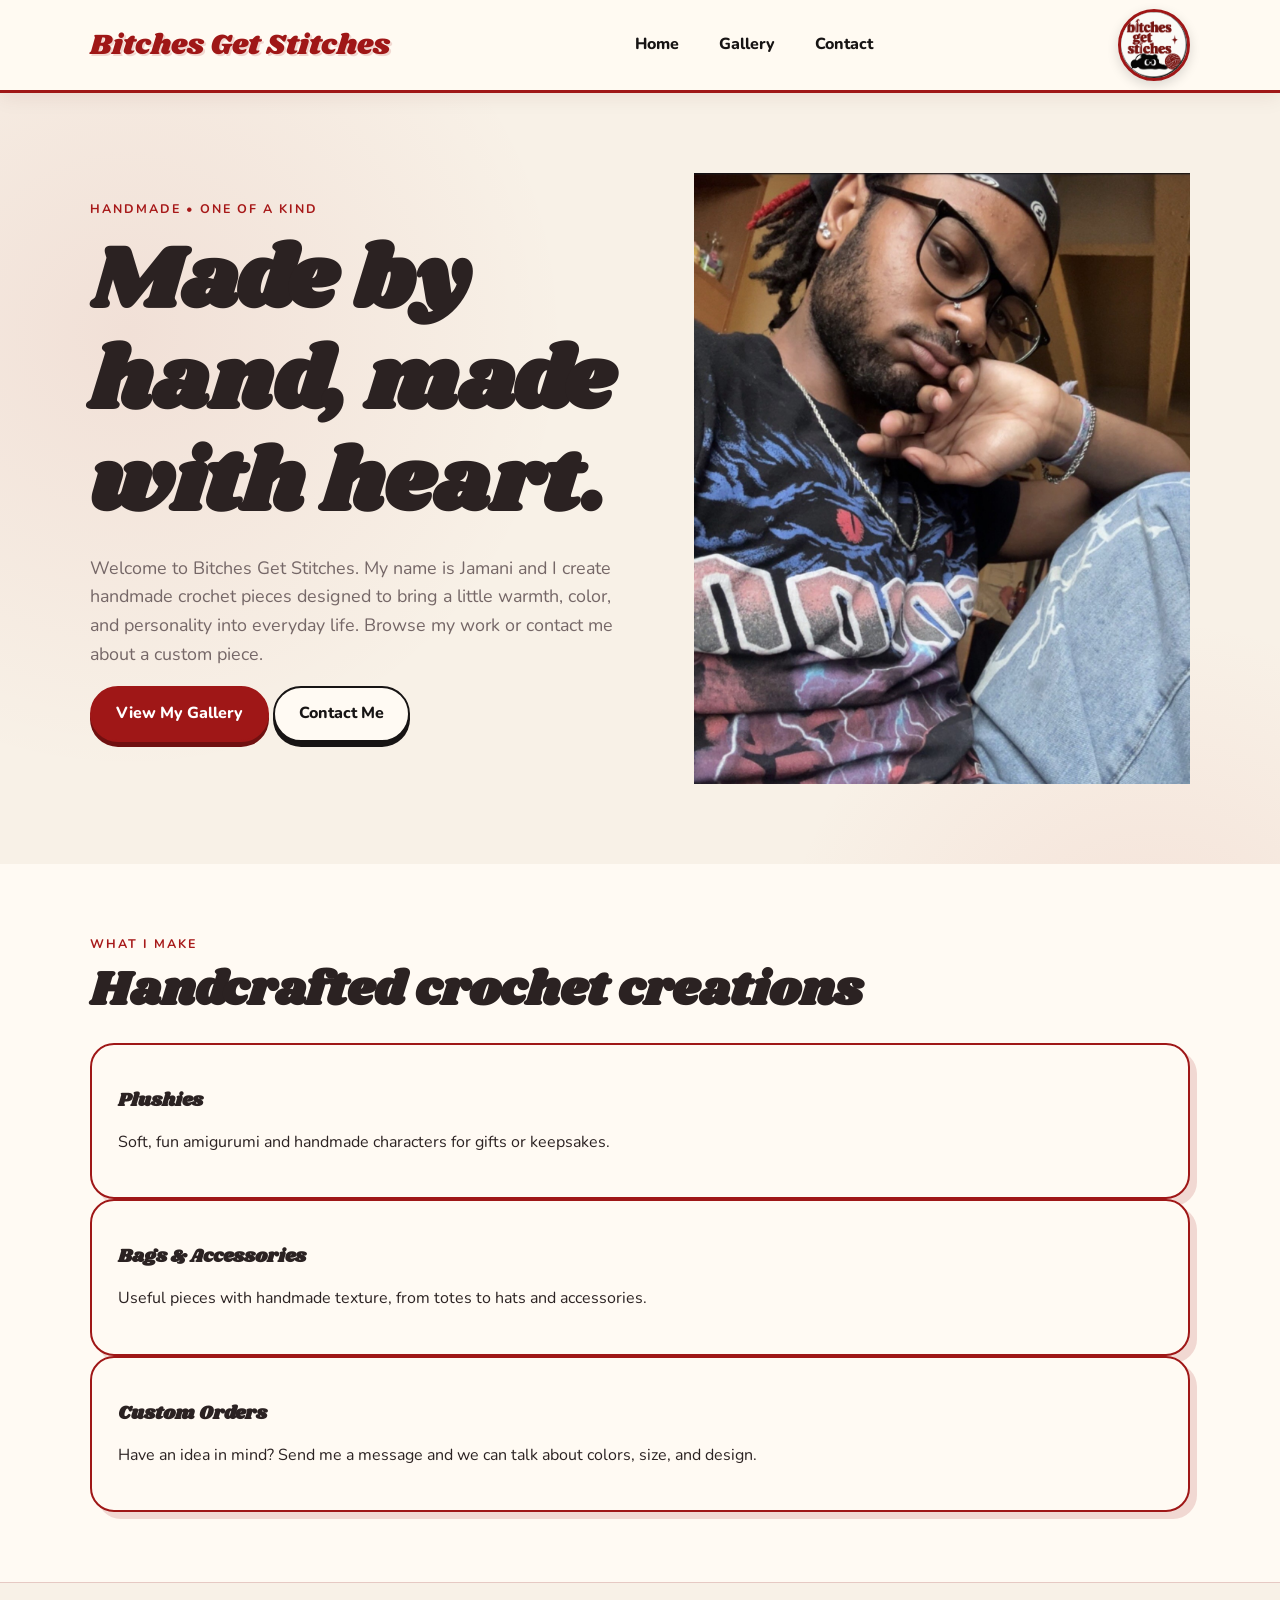
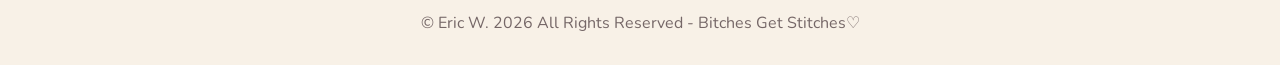
==== index.html @ 42c3a8f0 "Add files via upload" ====
<!doctype html><html lang="en"><head><meta charset="utf-8"><meta name="viewport" content="width=device-width,initial-scale=1">
<title>Bitches Get Stitches | Handmade Crochet</title><link rel="stylesheet" href="Stylesheet/styles.css"></head><body>
<link rel="preconnect" href="https://fonts.googleapis.com">
<link rel="preconnect" href="https://fonts.gstatic.com" crossorigin>
<link href="https://fonts.googleapis.com/css2?family=Nunito:wght@400;600;700;800&family=Shrikhand&display=swap" rel="stylesheet">
<header><div class="container nav">
<a class="brand" href="index.html">Bitches Get Stitches</a>
<nav><a href="index.html">Home</a><a href="gallery.html">Gallery</a><a href="contact.html">Contact</a></nav>
<img src="image/log.jpeg" alt="Bitches Get Stitches" class="header-logo">
</div></header>

<main>
<section class="hero"><div class="container hero-grid">
<div><div class="eyebrow">Handmade • One of a kind</div><h1>Made by hand, made with heart.</h1>
<p class="lead">Welcome to Bitches Get Stitches. My name is Jamani and I create handmade crochet pieces designed to bring a little warmth, color, and personality into everyday life. Browse my work or contact me about a custom piece.</p>
<p><a class="btn" href="gallery.html">View My Gallery</a> <a class="btn secondary" href="contact.html">Contact Me</a></p></div>
<img src="image/mani.jpeg" alt="Jamani" class="hero-photo">
</div></section>
<section class="section alt"><div class="container"><div class="eyebrow">What I make</div><h2>Handcrafted crochet creations</h2>
<div class="cards">
<div class="card"><div class="icon"></div><h3>Plushies</h3><p>Soft, fun amigurumi and handmade characters for gifts or keepsakes.</p></div>
<div class="card"><div class="icon"></div><h3>Bags & Accessories</h3><p>Useful pieces with handmade texture, from totes to hats and accessories.</p></div>
<div class="card"><div class="icon"></div><h3>Custom Orders</h3><p>Have an idea in mind? Send me a message and we can talk about colors, size, and design.</p></div>
</div></div></section>
</main><footer><div class="container">© Eric W. 2026 All Rights Reserved - Bitches Get Stitches♡  </div></footer></body></html>
---- Stylesheet/styles.css ----
:root {
 
  --color-cream: #f8f1e7;
  --color-paper: #fffaf3;

  --color-red: #9f1717;
  --color-red-dark: #701010;
  --color-red-light: #d96b62;

  --color-black: #171414;
  --color-text: #2b2222;
  --color-muted: #756767;
  --color-border: #e6c9c3;

 
  --color-sage: #b94b43;
  --color-sage-dark: #701010;
  --color-clay: #a71919;

 --font-body: "Nunito", sans-serif;
--font-heading: "Shrikhand", cursive;

  --container-width: 1100px;
  --border-radius: 24px;
}





/* =========================================================
   2. RESET & BASE STYLES
   ========================================================= */

* {
  box-sizing: border-box;
}

html {
  scroll-behavior: smooth;
}

body {
  margin: 0;
  color: var(--color-text);
  font-family: var(--font-body);
  line-height: 1.6;

  background:
    radial-gradient(circle at 10% 20%, rgba(159, 23, 23, 0.08), transparent 25%),
    radial-gradient(circle at 90% 60%, rgba(217, 107, 98, 0.12), transparent 25%),
    #f8f1e7;
}

a {
  color: inherit;
}

img {
  display: block;
  max-width: 100%;
}


/* =========================================================
   3. LAYOUT HELPERS
   ========================================================= */

.container {
  width: min(var(--container-width), 90%);
  margin: 0 auto;
}

.section {
  padding: 70px 0;
}

.section.alt {
  background: var(--color-paper);
}

.page-head {
  padding: 65px 0 35px;
  text-align: center;
}


/* =========================================================
   4. TYPOGRAPHY
   ========================================================= */

h1,
h2,
h3 {
  font-family: var(--font-heading);
  line-height: 1.15;
}

h1 {
  margin: 0.15em 0;
  font-size: clamp(2.8rem, 7vw, 5.5rem);
}

h2 {
  margin: 0.2em 0 0.5em;
  font-size: clamp(2rem, 4vw, 3rem);
}

.lead {
  max-width: 620px;
  color: var(--color-muted);
  font-size: 1.12rem;
}

.eyebrow {
  color: var(--color-clay);
  font-size: 0.78rem;
  font-weight: bold;
  letter-spacing: 0.16em;
  text-transform: uppercase;
}

.note {
  color: var(--color-muted);
  font-size: 0.9rem;
}



/* =========================================================
   5. HEADER & NAVIGATION
   ========================================================= */

header {
  position: sticky;
  top: 0;
  z-index: 10;

  background: rgba(255, 250, 243, 0.96);

  border-bottom: 3px solid var(--color-red);

  box-shadow:
    0 4px 20px rgba(80, 20, 20, 0.08);
}


/* HEADER LAYOUT */

.nav {
  display: flex;
  min-height: 90px;

  align-items: center;
  justify-content: space-between;

  gap: 24px;
}


/* BUSINESS NAME */

.brand {
  display: flex;
  align-items: center;

  color: var(--color-red);

  font-family: "Shrikhand", cursive;
  font-size: 1.8rem;

  text-decoration: none;

  line-height: 1;

  text-shadow:
    2px 2px 0 rgba(159, 23, 23, 0.15);
}


/* NAVIGATION */

nav {
  display: flex;
  align-items: center;

  gap: 10px;
}


nav a {
  display: inline-block;

  padding: 9px 15px;

  color: var(--color-black);

  font-family: "Nunito", sans-serif;
  font-size: 1rem;
  font-weight: 800;

  text-decoration: none;

  border-radius: 999px;

  transition:
    background 0.2s ease,
    color 0.2s ease,
    transform 0.2s ease;
}


nav a:hover {
  background: var(--color-red);

  color: white;

  transform: translateY(-2px);
}


/* LOGO */

.header-logo {
  width: 72px;
  height: 72px;

  object-fit: cover;

  border: 3px solid var(--color-red);
  border-radius: 50%;

  box-shadow:
    0 4px 12px rgba(0, 0, 0, 0.15);
}

/* =========================================================
   6. BUTTONS
   ========================================================= */

.btn {
  display: inline-block;
  padding: 13px 24px;

  background: var(--color-red);
  border: 2px solid var(--color-red);
  border-radius: 999px;

  color: white;
  cursor: pointer;
  font-weight: 800;
  text-decoration: none;

  box-shadow: 0 5px 0 var(--color-red-dark);
  transition: 0.2s ease;
}

.btn:hover {
  background: var(--color-red-dark);
  transform: translateY(-2px);
}

.btn.secondary {
  background: var(--color-paper);
  border: 2px solid var(--color-black);
  color: var(--color-black);
  box-shadow: 0 5px 0 var(--color-black);
}

.btn.secondary:hover {
  background: var(--color-black);
  color: white;
}


/* =========================================================
   7. HOME / HERO
   ========================================================= */

.hero {
  padding: 80px 0;
}

.hero-grid {
  display: grid;
  grid-template-columns: 1.05fr 0.95fr;
  align-items: center;
  gap: 55px;
}

.hero-art {
  display: grid;
  min-height: 480px;
  place-items: center;
  padding: 40px;

  background:
    radial-gradient(circle at 18% 20%, #b52020 0 10%, transparent 11%),
    radial-gradient(circle at 82% 30%, #e29a91 0 14%, transparent 15%),
    radial-gradient(circle at 30% 82%, #171414 0 9%, transparent 10%),
    radial-gradient(circle at 75% 75%, #c94b42 0 13%, transparent 14%),
    #fff5eb;

  border: 3px solid var(--color-red);
  border-radius: 36px;
  box-shadow: 10px 10px 0 var(--color-black);
}


/* =========================================================
   8. CONTENT SECTIONS & CARDS
   ========================================================= */
.card {
  padding: 26px;

  background: var(--color-paper);
  border: 2px solid var(--color-red);
  border-radius: var(--border-radius);

  box-shadow: 7px 7px 0 rgba(159, 23, 23, 0.15);

  transition: 0.25s ease;
}

.card:hover {
  transform: translateY(-6px) rotate(-1deg);
  box-shadow: 10px 12px 0 rgba(159, 23, 23, 0.2);
}

.card:nth-child(even):hover {
  transform: translateY(-6px) rotate(1deg);
}


/* =========================================================
   9. GALLERY
   ========================================================= */


.gallery {
  display: grid;
  grid-template-columns: repeat(3, 1fr);
  gap: 35px;
  padding: 20px 0 90px;
}

.gallery-item {
  position: relative;
  overflow: hidden;

  background: #fffaf3;
  border: 3px solid var(--color-black);
  border-radius: 28px;

  box-shadow: 9px 9px 0 var(--color-red);
  transition: transform 0.3s ease, box-shadow 0.3s ease;
}

.gallery-item:nth-child(odd) {
  transform: rotate(-1deg);
}

.gallery-item:nth-child(even) {
  transform: rotate(1deg);
}

.gallery-item:hover {
  transform: translateY(-10px) rotate(0deg) scale(1.02);
  box-shadow: 13px 13px 0 var(--color-black);
}

.gallery-photo {
  width: 100%;
  height: 320px;
  object-fit: cover;
  display: block;

  transition: transform 0.5s ease;
}

.gallery-item:hover .gallery-photo {
  transform: scale(1.08);
}

.gallery-copy {
  position: relative;
  padding: 22px 24px 25px;

  background: #fffaf3;
}

.gallery-copy h3 {
  margin: 0 0 5px;

  color: var(--color-red);
  font-family: var(--font-heading);
  font-size: 1.6rem;
}

.gallery-copy p {
  margin: 0;
  color: var(--color-muted);
  font-weight: 600;
}
/* =========================================================
   10. CONTACT FORM
   ========================================================= */


.contact-wrapper {
  max-width: 1050px;
}


/* BIG OUTER CONTACT CARD */

.contact-card {
  display: grid;
  grid-template-columns: 0.8fr 1.2fr;

  overflow: hidden;

  background: var(--color-paper);

  border: 3px solid var(--color-black);
  border-radius: 32px;

  box-shadow: 12px 12px 0 var(--color-red);
}


/* =========================================================
   LEFT SIDE
   ========================================================= */

.contact-intro {
  padding: 45px;

  background: var(--color-red);
  color: white;
}

.contact-intro .eyebrow {
  color: white;
}

.contact-intro h2 {
  color: white;

  margin-top: 12px;

  font-size: clamp(2rem, 4vw, 3rem);
}

.contact-intro p {
  color: #fff5ed;

  font-size: 1.05rem;
}


/* INSTAGRAM */

.instagram-contact {
  display: inline-flex;
  align-items: center;
  gap: 10px;

  margin-top: 25px;
  padding: 10px 15px;

  background: var(--color-paper);
  color: var(--color-red);

  border: 2px solid var(--color-black);
  border-radius: 999px;

  font-weight: 800;
  text-decoration: none;

  box-shadow: 4px 4px 0 var(--color-black);

  transition: 0.2s ease;
}


.instagram-contact svg {
  width: 25px;
  height: 25px;

  fill: none;
  stroke: currentColor;
  stroke-width: 2;
}


.instagram-contact:hover {
  transform: translateY(-3px);

  box-shadow: 6px 6px 0 var(--color-black);
}


/* =========================================================
   FORM SIDE
   ========================================================= */

.contact-form {
  margin: 0;

  padding: 45px;

  background: var(--color-paper);

  border: 0;
  border-radius: 0;

  box-shadow: none;
}


/* FORM HEADING */

.contact-form h2 {
  margin: 0 0 25px;

  color: var(--color-red);

  font-family: var(--font-heading);

  font-size: 2.3rem;
}


/* LABELS */

.contact-form label {
  display: block;

  margin: 20px 0 7px;

  color: var(--color-black);

  font-size: 0.8rem;
  font-weight: 900;

  letter-spacing: 0.08em;
  text-transform: uppercase;
}


/* INPUTS */

.contact-form input,
.contact-form select,
.contact-form textarea {
  width: 100%;

  padding: 14px 16px;

  background: #fffaf3;

  border: 2px solid var(--color-black);
  border-radius: 14px;

  color: var(--color-text);

  font-family: var(--font-body);
  font-size: 1rem;

  outline: none;

  box-shadow: 4px 4px 0 rgba(159, 23, 23, 0.22);

  transition: 0.2s ease;
}


/* WHEN FIELD IS CLICKED */

.contact-form input:focus,
.contact-form select:focus,
.contact-form textarea:focus {
  border-color: var(--color-red);

  transform: translateY(-2px);

  box-shadow: 5px 5px 0 var(--color-red);
}


/* MESSAGE BOX */

.contact-form textarea {
  min-height: 160px;

  resize: vertical;
}


/* =========================================================
   SEND BUTTON
   ========================================================= */

.contact-button {
  width: 100%;

  margin-top: 28px;
  padding: 15px 20px;

  background: var(--color-red);
  color: white;

  border: 3px solid var(--color-black);
  border-radius: 999px;

  font-family: var(--font-body);
  font-size: 1rem;
  font-weight: 900;

  letter-spacing: 0.05em;

  cursor: pointer;

  box-shadow: 6px 6px 0 var(--color-black);

  transition: 0.2s ease;
}


.contact-button:hover {
  background: var(--color-red-dark);

  transform: translate(-2px, -2px);

  box-shadow: 8px 8px 0 var(--color-black);
}


.contact-button:active {
  transform: translate(3px, 3px);

  box-shadow: 2px 2px 0 var(--color-black);
}


/* =========================================================
   MOBILE
   ========================================================= */

@media (max-width: 760px) {

  .contact-card {
    grid-template-columns: 1fr;

    box-shadow: 7px 7px 0 var(--color-red);
  }

  .contact-intro {
    padding: 30px 25px;
  }

  .contact-form {
    padding: 30px 25px;
  }

}

/* =========================================================
   11. FOOTER
   ========================================================= */

footer {
  padding: 28px 0;

  border-top: 1px solid var(--color-border);
  color: var(--color-muted);
  text-align: center;
}


/* =========================================================
   12. RESPONSIVE STYLES
   Styles below apply to tablets and smaller screens.
   ========================================================= */

@media (max-width: 760px) {
  .hero {
    padding: 45px 0;
  }

  .hero-grid,
  .contact-grid {
    grid-template-columns: 1fr;
  }

  .hero-art {
    min-height: 300px;
  }

  .cards,
  .gallery {
    grid-template-columns: 1fr;
  }

  .nav {
    flex-direction: column;
    padding: 14px 0;
  }

  nav {
    flex-wrap: wrap;
    justify-content: center;
    gap: 14px;
  }
}
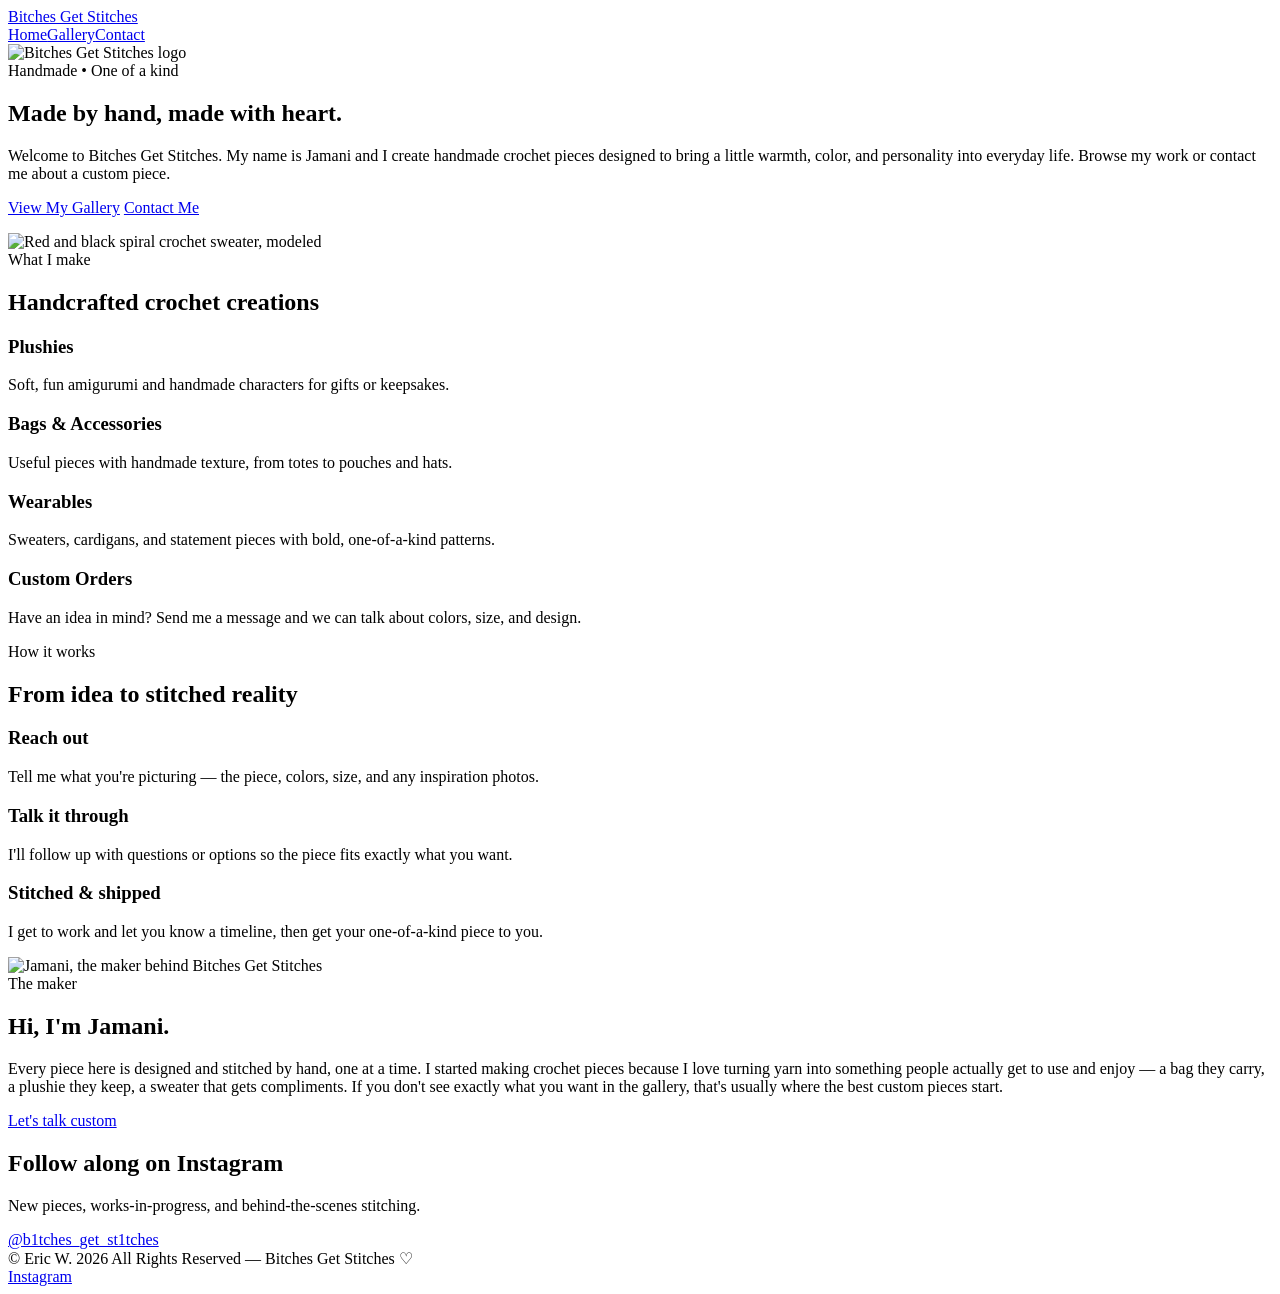
==== commit 42edeeeb: "Add files via upload" ====
--- a/index.html
+++ b/index.html
@@ -1,25 +1,94 @@
-<!doctype html><html lang="en"><head><meta charset="utf-8"><meta name="viewport" content="width=device-width,initial-scale=1">
-<title>Bitches Get Stitches | Handmade Crochet</title><link rel="stylesheet" href="Stylesheet/styles.css"></head><body>
+<!doctype html>
+<html lang="en">
+<head>
+<meta charset="utf-8">
+<meta name="viewport" content="width=device-width,initial-scale=1">
+<title>Bitches Get Stitches | Handmade Crochet by Jamani</title>
+<meta name="description" content="Handmade crochet plushies, bags, wearables, and custom pieces by Jamani. Browse the gallery or reach out about a custom order.">
+<link rel="icon" href="image/log.jpeg">
+<link rel="apple-touch-icon" href="image/log.jpeg">
+<meta property="og:title" content="Bitches Get Stitches | Handmade Crochet">
+<meta property="og:description" content="Handmade crochet plushies, bags, wearables, and custom pieces by Jamani.">
+<meta property="og:image" content="image/log.jpeg">
+<meta property="og:type" content="website">
 <link rel="preconnect" href="https://fonts.googleapis.com">
 <link rel="preconnect" href="https://fonts.gstatic.com" crossorigin>
 <link href="https://fonts.googleapis.com/css2?family=Nunito:wght@400;600;700;800&family=Shrikhand&display=swap" rel="stylesheet">
+<link rel="stylesheet" href="Stylesheet/styles.css">
+<script type="application/ld+json">
+{
+  "@context": "https://schema.org",
+  "@type": "LocalBusiness",
+  "name": "Bitches Get Stitches",
+  "description": "Handmade crochet plushies, bags, wearables, and custom pieces.",
+  "image": "image/log.jpeg",
+  "founder": { "@type": "Person", "name": "Jamani" },
+  "sameAs": ["https://www.instagram.com/b1tches_get_stitches.pdx?obrf=MThtNDVwaHFsaWZueg%3D%3D"]
+}
+</script>
+</head>
+<body>
 <header><div class="container nav">
 <a class="brand" href="index.html">Bitches Get Stitches</a>
 <nav><a href="index.html">Home</a><a href="gallery.html">Gallery</a><a href="contact.html">Contact</a></nav>
-<img src="image/log.jpeg" alt="Bitches Get Stitches" class="header-logo">
+<img src="image/log.jpeg" alt="Bitches Get Stitches logo" class="header-logo" width="72" height="72">
 </div></header>
 
 <main>
+
 <section class="hero"><div class="container hero-grid">
-<div><div class="eyebrow">Handmade • One of a kind</div><h1>Made by hand, made with heart.</h1>
+<div>
+<div class="eyebrow">Handmade • One of a kind</div>
+<h1>Made by hand, made with heart.</h1>
 <p class="lead">Welcome to Bitches Get Stitches. My name is Jamani and I create handmade crochet pieces designed to bring a little warmth, color, and personality into everyday life. Browse my work or contact me about a custom piece.</p>
-<p><a class="btn" href="gallery.html">View My Gallery</a> <a class="btn secondary" href="contact.html">Contact Me</a></p></div>
-<img src="image/mani.jpeg" alt="Jamani" class="hero-photo">
+<p><a class="btn" href="gallery.html">View My Gallery</a> <a class="btn secondary" href="contact.html">Contact Me</a></p>
+</div>
+<img src="image/image_7.png" alt="Red and black spiral crochet sweater, modeled" class="hero-photo" width="600" height="750" loading="eager">
 </div></section>
-<section class="section alt"><div class="container"><div class="eyebrow">What I make</div><h2>Handcrafted crochet creations</h2>
+
+<section class="section alt"><div class="container">
+<div class="eyebrow">What I make</div>
+<h2>Handcrafted crochet creations</h2>
 <div class="cards">
-<div class="card"><div class="icon"></div><h3>Plushies</h3><p>Soft, fun amigurumi and handmade characters for gifts or keepsakes.</p></div>
-<div class="card"><div class="icon"></div><h3>Bags & Accessories</h3><p>Useful pieces with handmade texture, from totes to hats and accessories.</p></div>
-<div class="card"><div class="icon"></div><h3>Custom Orders</h3><p>Have an idea in mind? Send me a message and we can talk about colors, size, and design.</p></div>
-</div></div></section>
-</main><footer><div class="container">© Eric W. 2026 All Rights Reserved - Bitches Get Stitches♡  </div></footer></body></html>
+<div class="card"><h3>Plushies</h3><p>Soft, fun amigurumi and handmade characters for gifts or keepsakes.</p></div>
+<div class="card"><h3>Bags & Accessories</h3><p>Useful pieces with handmade texture, from totes to pouches and hats.</p></div>
+<div class="card"><h3>Wearables</h3><p>Sweaters, cardigans, and statement pieces with bold, one-of-a-kind patterns.</p></div>
+<div class="card"><h3>Custom Orders</h3><p>Have an idea in mind? Send me a message and we can talk about colors, size, and design.</p></div>
+</div>
+</div></section>
+
+<section class="section"><div class="container">
+<div class="eyebrow">How it works</div>
+<h2>From idea to stitched reality</h2>
+<div class="process">
+<div class="process-step"><h3>Reach out</h3><p>Tell me what you're picturing — the piece, colors, size, and any inspiration photos.</p></div>
+<div class="process-step"><h3>Talk it through</h3><p>I'll follow up with questions or options so the piece fits exactly what you want.</p></div>
+<div class="process-step"><h3>Stitched & shipped</h3><p>I get to work and let you know a timeline, then get your one-of-a-kind piece to you.</p></div>
+</div>
+</div></section>
+
+<section class="section alt"><div class="container maker">
+<img src="image/mani.jpeg" alt="Jamani, the maker behind Bitches Get Stitches" class="maker-photo" width="480" height="600" loading="lazy">
+<div>
+<div class="eyebrow">The maker</div>
+<h2>Hi, I'm Jamani.</h2>
+<p>Every piece here is designed and stitched by hand, one at a time. I started making crochet pieces because I love turning yarn into something people actually get to use and enjoy — a bag they carry, a plushie they keep, a sweater that gets compliments. If you don't see exactly what you want in the gallery, that's usually where the best custom pieces start.</p>
+<a class="btn secondary" href="contact.html">Let's talk custom</a>
+</div>
+</div></section>
+
+<section class="section"><div class="container insta-strip">
+<div>
+<h2>Follow along on Instagram</h2>
+<p>New pieces, works-in-progress, and behind-the-scenes stitching.</p>
+</div>
+<a class="btn secondary" href="https://www.instagram.com/b1tches_get_stitches.pdx?obrf=MThtNDVwaHFsaWZueg%3D%3D" target="_blank" rel="noopener noreferrer">@b1tches_get_st1tches</a>
+</div></section>
+
+</main>
+<footer><div class="container">
+© Eric W. 2026 All Rights Reserved — Bitches Get Stitches ♡
+<div class="footer-links"><a href="https://www.instagram.com/b1tches_get_stitches.pdx?obrf=MThtNDVwaHFsaWZueg%3D%3D" target="_blank" rel="noopener noreferrer">Instagram</a></div>
+</div></footer>
+</body>
+</html>
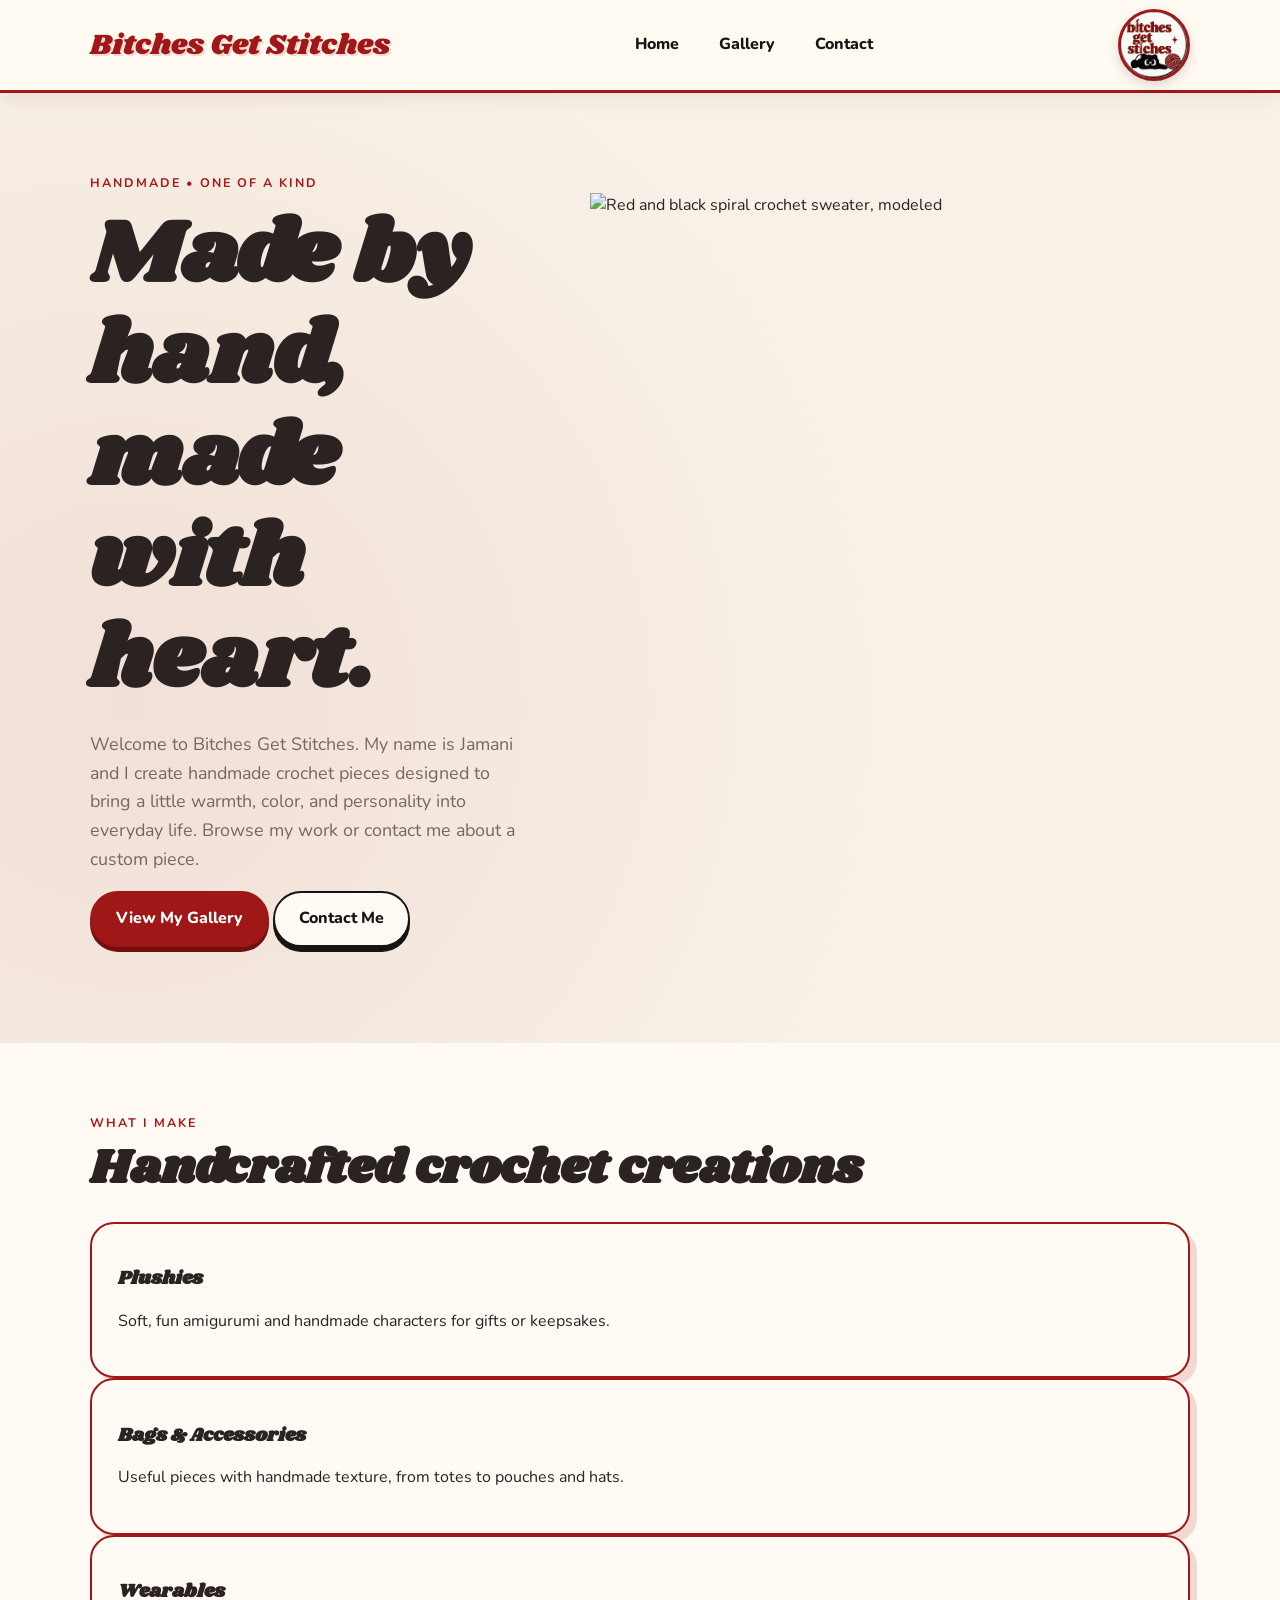
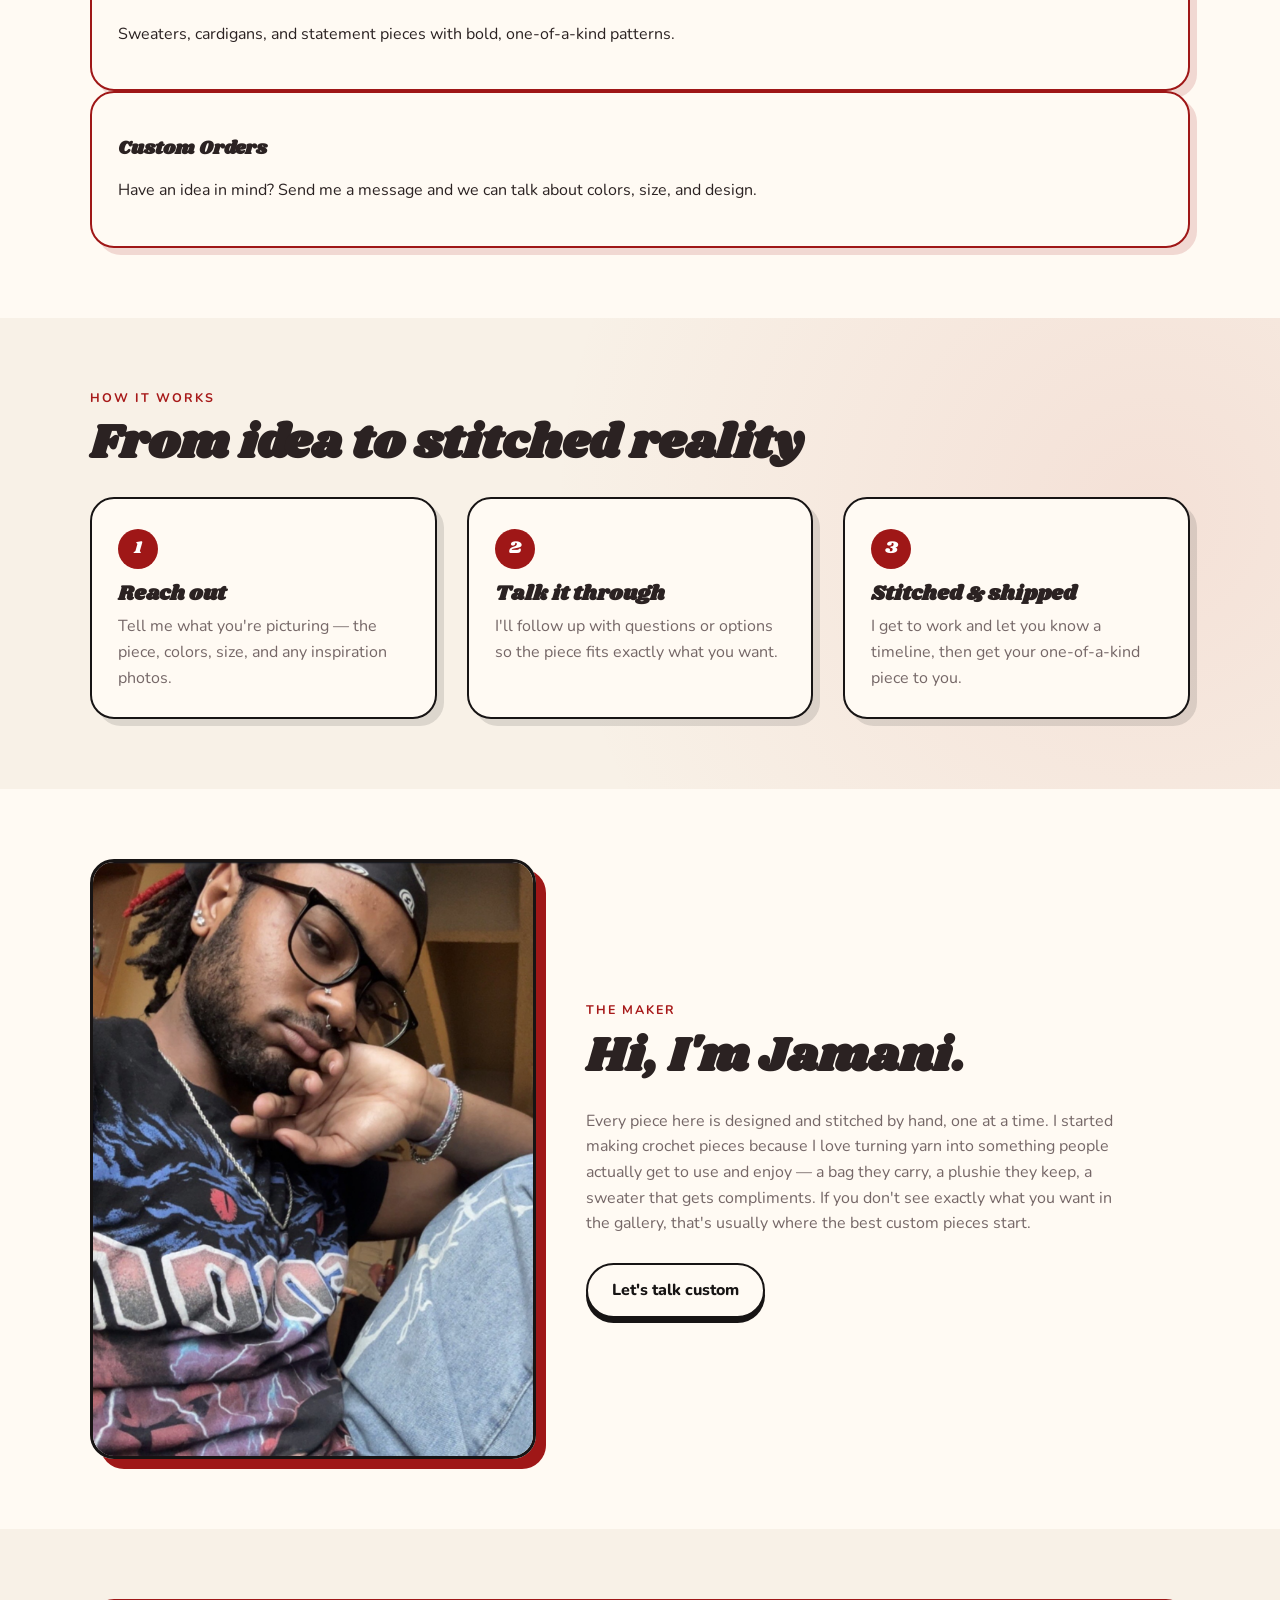
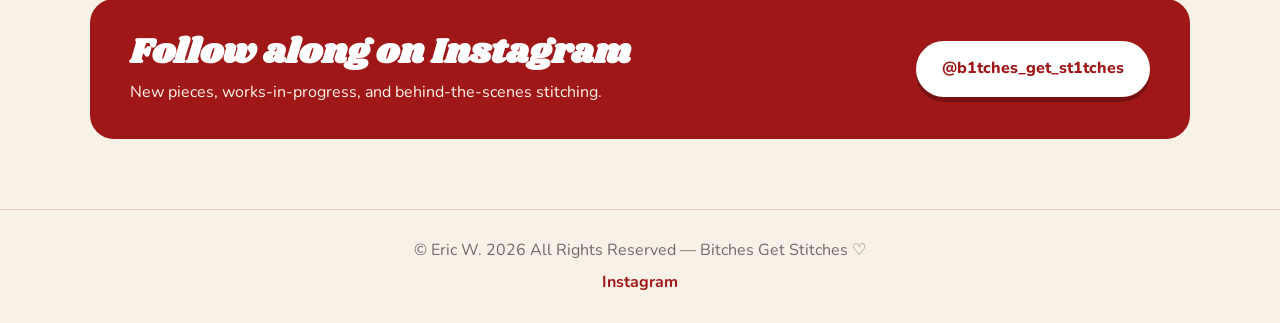
==== commit 34884594: "Add files via upload" ====
--- a/index.html
+++ b/index.html
@@ -43,7 +43,7 @@
 <p class="lead">Welcome to Bitches Get Stitches. My name is Jamani and I create handmade crochet pieces designed to bring a little warmth, color, and personality into everyday life. Browse my work or contact me about a custom piece.</p>
 <p><a class="btn" href="gallery.html">View My Gallery</a> <a class="btn secondary" href="contact.html">Contact Me</a></p>
 </div>
-<img src="image/image_7.png" alt="Red and black spiral crochet sweater, modeled" class="hero-photo" width="600" height="750" loading="eager">
+<img src="image/maniheroimage.jpeg" alt="Red and black spiral crochet sweater, modeled" class="hero-photo" width="600" height="750" loading="eager">
 </div></section>
 
 <section class="section alt"><div class="container">
--- a/Stylesheet/styles.css
+++ b/Stylesheet/styles.css
@@ -0,0 +1,1071 @@
+:root {
+ 
+  --color-cream: #f8f1e7;
+  --color-paper: #fffaf3;
+
+  --color-red: #9f1717;
+  --color-red-dark: #701010;
+  --color-red-light: #d96b62;
+
+  --color-black: #171414;
+  --color-text: #2b2222;
+  --color-muted: #756767;
+  --color-border: #e6c9c3;
+
+ 
+  --color-sage: #b94b43;
+  --color-sage-dark: #701010;
+  --color-clay: #a71919;
+
+ --font-body: "Nunito", sans-serif;
+--font-heading: "Shrikhand", cursive;
+
+  --container-width: 1100px;
+  --border-radius: 24px;
+}
+
+
+
+
+
+/* =========================================================
+   2. RESET & BASE STYLES
+   ========================================================= */
+
+* {
+  box-sizing: border-box;
+}
+
+html {
+  scroll-behavior: smooth;
+}
+
+body {
+  margin: 0;
+  color: var(--color-text);
+  font-family: var(--font-body);
+  line-height: 1.6;
+
+  background:
+    radial-gradient(circle at 10% 20%, rgba(159, 23, 23, 0.08), transparent 25%),
+    radial-gradient(circle at 90% 60%, rgba(217, 107, 98, 0.12), transparent 25%),
+    #f8f1e7;
+}
+
+a {
+  color: inherit;
+}
+
+img {
+  display: block;
+  max-width: 100%;
+}
+
+
+/* =========================================================
+   3. LAYOUT HELPERS
+   ========================================================= */
+
+.container {
+  width: min(var(--container-width), 90%);
+  margin: 0 auto;
+}
+
+.section {
+  padding: 70px 0;
+}
+
+.section.alt {
+  background: var(--color-paper);
+}
+
+.page-head {
+  padding: 65px 0 35px;
+  text-align: center;
+}
+
+
+/* =========================================================
+   4. TYPOGRAPHY
+   ========================================================= */
+
+h1,
+h2,
+h3 {
+  font-family: var(--font-heading);
+  line-height: 1.15;
+}
+
+h1 {
+  margin: 0.15em 0;
+  font-size: clamp(2.8rem, 7vw, 5.5rem);
+}
+
+h2 {
+  margin: 0.2em 0 0.5em;
+  font-size: clamp(2rem, 4vw, 3rem);
+}
+
+.lead {
+  max-width: 620px;
+  color: var(--color-muted);
+  font-size: 1.12rem;
+}
+
+.eyebrow {
+  color: var(--color-clay);
+  font-size: 0.78rem;
+  font-weight: bold;
+  letter-spacing: 0.16em;
+  text-transform: uppercase;
+}
+
+.note {
+  color: var(--color-muted);
+  font-size: 0.9rem;
+}
+
+
+
+/* =========================================================
+   5. HEADER & NAVIGATION
+   ========================================================= */
+
+header {
+  position: sticky;
+  top: 0;
+  z-index: 10;
+
+  background: rgba(255, 250, 243, 0.96);
+
+  border-bottom: 3px solid var(--color-red);
+
+  box-shadow:
+    0 4px 20px rgba(80, 20, 20, 0.08);
+}
+
+
+/* HEADER LAYOUT */
+
+.nav {
+  display: flex;
+  min-height: 90px;
+
+  align-items: center;
+  justify-content: space-between;
+
+  gap: 24px;
+}
+
+
+/* BUSINESS NAME */
+
+.brand {
+  display: flex;
+  align-items: center;
+
+  color: var(--color-red);
+
+  font-family: "Shrikhand", cursive;
+  font-size: 1.8rem;
+
+  text-decoration: none;
+
+  line-height: 1;
+
+  text-shadow:
+    2px 2px 0 rgba(159, 23, 23, 0.15);
+}
+
+
+/* NAVIGATION */
+
+nav {
+  display: flex;
+  align-items: center;
+
+  gap: 10px;
+}
+
+
+nav a {
+  display: inline-block;
+
+  padding: 9px 15px;
+
+  color: var(--color-black);
+
+  font-family: "Nunito", sans-serif;
+  font-size: 1rem;
+  font-weight: 800;
+
+  text-decoration: none;
+
+  border-radius: 999px;
+
+  transition:
+    background 0.2s ease,
+    color 0.2s ease,
+    transform 0.2s ease;
+}
+
+
+nav a:hover {
+  background: var(--color-red);
+
+  color: white;
+
+  transform: translateY(-2px);
+}
+
+
+/* LOGO */
+
+.header-logo {
+  width: 72px;
+  height: 72px;
+
+  object-fit: cover;
+
+  border: 3px solid var(--color-red);
+  border-radius: 50%;
+
+  box-shadow:
+    0 4px 12px rgba(0, 0, 0, 0.15);
+}
+
+/* =========================================================
+   6. BUTTONS
+   ========================================================= */
+
+.btn {
+  display: inline-block;
+  padding: 13px 24px;
+
+  background: var(--color-red);
+  border: 2px solid var(--color-red);
+  border-radius: 999px;
+
+  color: white;
+  cursor: pointer;
+  font-weight: 800;
+  text-decoration: none;
+
+  box-shadow: 0 5px 0 var(--color-red-dark);
+  transition: 0.2s ease;
+}
+
+.btn:hover {
+  background: var(--color-red-dark);
+  transform: translateY(-2px);
+}
+
+.btn.secondary {
+  background: var(--color-paper);
+  border: 2px solid var(--color-black);
+  color: var(--color-black);
+  box-shadow: 0 5px 0 var(--color-black);
+}
+
+.btn.secondary:hover {
+  background: var(--color-black);
+  color: white;
+}
+
+
+/* =========================================================
+   7. HOME / HERO
+   ========================================================= */
+
+.hero {
+  padding: 80px 0;
+}
+
+.hero-grid {
+  display: grid;
+  grid-template-columns: 1.05fr 0.95fr;
+  align-items: center;
+  gap: 55px;
+}
+
+.hero-art {
+  display: grid;
+  min-height: 480px;
+  place-items: center;
+  padding: 40px;
+
+  background:
+    radial-gradient(circle at 18% 20%, #b52020 0 10%, transparent 11%),
+    radial-gradient(circle at 82% 30%, #e29a91 0 14%, transparent 15%),
+    radial-gradient(circle at 30% 82%, #171414 0 9%, transparent 10%),
+    radial-gradient(circle at 75% 75%, #c94b42 0 13%, transparent 14%),
+    #fff5eb;
+
+  border: 3px solid var(--color-red);
+  border-radius: 36px;
+  box-shadow: 10px 10px 0 var(--color-black);
+}
+
+
+/* =========================================================
+   8. CONTENT SECTIONS & CARDS
+   ========================================================= */
+.card {
+  padding: 26px;
+
+  background: var(--color-paper);
+  border: 2px solid var(--color-red);
+  border-radius: var(--border-radius);
+
+  box-shadow: 7px 7px 0 rgba(159, 23, 23, 0.15);
+
+  transition: 0.25s ease;
+}
+
+.card:hover {
+  transform: translateY(-6px) rotate(-1deg);
+  box-shadow: 10px 12px 0 rgba(159, 23, 23, 0.2);
+}
+
+.card:nth-child(even):hover {
+  transform: translateY(-6px) rotate(1deg);
+}
+
+
+/* =========================================================
+   9. GALLERY
+   Portrait (4:5) graphics shown whole, no captions.
+   ========================================================= */
+
+.gallery {
+  display: grid;
+  grid-template-columns: repeat(4, 1fr);
+  gap: 32px;
+  padding: 30px 0 90px;
+}
+
+.gallery-item {
+  position: relative;
+  display: block;
+  width: 100%;
+  padding: 0;
+  overflow: hidden;
+
+  aspect-ratio: 4 / 5;
+
+  background: var(--color-red);
+  border: 3px solid var(--color-black);
+  border-radius: 22px;
+
+  box-shadow: 8px 8px 0 var(--color-black);
+  cursor: zoom-in;
+  font: inherit;
+
+  transition: transform 0.3s ease, box-shadow 0.3s ease;
+}
+
+.gallery-item:nth-child(odd) {
+  transform: rotate(-1deg);
+}
+
+.gallery-item:nth-child(even) {
+  transform: rotate(1deg);
+}
+
+.gallery-item:hover,
+.gallery-item:focus-visible {
+  transform: translateY(-8px) rotate(0deg);
+  box-shadow: 12px 12px 0 var(--color-red-light);
+}
+
+.gallery-photo {
+  display: block;
+  width: 100%;
+  height: 100%;
+  object-fit: contain;
+}
+
+@media (max-width: 960px) {
+  .gallery {
+    grid-template-columns: repeat(2, 1fr);
+    gap: 28px;
+  }
+}
+
+@media (max-width: 520px) {
+  .gallery {
+    grid-template-columns: 1fr;
+    max-width: 380px;
+  }
+}
+
+/* =========================================================
+   10. CONTACT FORM
+   ========================================================= */
+
+
+.contact-wrapper {
+  max-width: 1050px;
+}
+
+
+/* BIG OUTER CONTACT CARD */
+
+.contact-card {
+  display: grid;
+  grid-template-columns: 0.8fr 1.2fr;
+
+  overflow: hidden;
+
+  background: var(--color-paper);
+
+  border: 3px solid var(--color-black);
+  border-radius: 32px;
+
+  box-shadow: 12px 12px 0 var(--color-red);
+}
+
+
+/* =========================================================
+   LEFT SIDE
+   ========================================================= */
+
+.contact-intro {
+  padding: 45px;
+
+  background: var(--color-red);
+  color: white;
+}
+
+.contact-intro .eyebrow {
+  color: white;
+}
+
+.contact-intro h2 {
+  color: white;
+
+  margin-top: 12px;
+
+  font-size: clamp(2rem, 4vw, 3rem);
+}
+
+.contact-intro p {
+  color: #fff5ed;
+
+  font-size: 1.05rem;
+}
+
+
+/* INSTAGRAM */
+
+.instagram-contact {
+  display: inline-flex;
+  align-items: center;
+  gap: 10px;
+
+  margin-top: 25px;
+  padding: 10px 15px;
+
+  background: var(--color-paper);
+  color: var(--color-red);
+
+  border: 2px solid var(--color-black);
+  border-radius: 999px;
+
+  font-weight: 800;
+  text-decoration: none;
+
+  box-shadow: 4px 4px 0 var(--color-black);
+
+  transition: 0.2s ease;
+}
+
+
+.instagram-contact svg {
+  width: 25px;
+  height: 25px;
+
+  fill: none;
+  stroke: currentColor;
+  stroke-width: 2;
+}
+
+
+.instagram-contact:hover {
+  transform: translateY(-3px);
+
+  box-shadow: 6px 6px 0 var(--color-black);
+}
+
+
+/* =========================================================
+   FORM SIDE
+   ========================================================= */
+
+.contact-form {
+  margin: 0;
+
+  padding: 45px;
+
+  background: var(--color-paper);
+
+  border: 0;
+  border-radius: 0;
+
+  box-shadow: none;
+}
+
+
+/* FORM HEADING */
+
+.contact-form h2 {
+  margin: 0 0 25px;
+
+  color: var(--color-red);
+
+  font-family: var(--font-heading);
+
+  font-size: 2.3rem;
+}
+
+
+/* LABELS */
+
+.contact-form label {
+  display: block;
+
+  margin: 20px 0 7px;
+
+  color: var(--color-black);
+
+  font-size: 0.8rem;
+  font-weight: 900;
+
+  letter-spacing: 0.08em;
+  text-transform: uppercase;
+}
+
+
+/* INPUTS */
+
+.contact-form input,
+.contact-form select,
+.contact-form textarea {
+  width: 100%;
+
+  padding: 14px 16px;
+
+  background: #fffaf3;
+
+  border: 2px solid var(--color-black);
+  border-radius: 14px;
+
+  color: var(--color-text);
+
+  font-family: var(--font-body);
+  font-size: 1rem;
+
+  outline: none;
+
+  box-shadow: 4px 4px 0 rgba(159, 23, 23, 0.22);
+
+  transition: 0.2s ease;
+}
+
+
+/* WHEN FIELD IS CLICKED */
+
+.contact-form input:focus,
+.contact-form select:focus,
+.contact-form textarea:focus {
+  border-color: var(--color-red);
+
+  transform: translateY(-2px);
+
+  box-shadow: 5px 5px 0 var(--color-red);
+}
+
+
+/* MESSAGE BOX */
+
+.contact-form textarea {
+  min-height: 160px;
+
+  resize: vertical;
+}
+
+
+/* =========================================================
+   SEND BUTTON
+   ========================================================= */
+
+.contact-button {
+  width: 100%;
+
+  margin-top: 28px;
+  padding: 15px 20px;
+
+  background: var(--color-red);
+  color: white;
+
+  border: 3px solid var(--color-black);
+  border-radius: 999px;
+
+  font-family: var(--font-body);
+  font-size: 1rem;
+  font-weight: 900;
+
+  letter-spacing: 0.05em;
+
+  cursor: pointer;
+
+  box-shadow: 6px 6px 0 var(--color-black);
+
+  transition: 0.2s ease;
+}
+
+
+.contact-button:hover {
+  background: var(--color-red-dark);
+
+  transform: translate(-2px, -2px);
+
+  box-shadow: 8px 8px 0 var(--color-black);
+}
+
+
+.contact-button:active {
+  transform: translate(3px, 3px);
+
+  box-shadow: 2px 2px 0 var(--color-black);
+}
+
+
+/* =========================================================
+   MOBILE
+   ========================================================= */
+
+@media (max-width: 760px) {
+
+  .contact-card {
+    grid-template-columns: 1fr;
+
+    box-shadow: 7px 7px 0 var(--color-red);
+  }
+
+  .contact-intro {
+    padding: 30px 25px;
+  }
+
+  .contact-form {
+    padding: 30px 25px;
+  }
+
+}
+
+/* =========================================================
+   10b. PROCESS / HOW IT WORKS
+   ========================================================= */
+
+.process {
+  display: grid;
+  grid-template-columns: repeat(3, 1fr);
+  gap: 30px;
+  counter-reset: step;
+}
+
+.process-step {
+  position: relative;
+  padding: 30px 26px 26px;
+
+  background: var(--color-paper);
+  border: 2px solid var(--color-black);
+  border-radius: var(--border-radius);
+  box-shadow: 7px 7px 0 rgba(23, 20, 20, 0.12);
+}
+
+.process-step::before {
+  counter-increment: step;
+  content: counter(step);
+
+  display: grid;
+  place-items: center;
+  width: 40px;
+  height: 40px;
+  margin-bottom: 14px;
+
+  background: var(--color-red);
+  color: white;
+  font-family: var(--font-heading);
+  font-size: 1.1rem;
+  border-radius: 50%;
+}
+
+.process-step h3 {
+  margin: 0 0 8px;
+  font-size: 1.3rem;
+}
+
+.process-step p {
+  margin: 0;
+  color: var(--color-muted);
+}
+
+/* =========================================================
+   10c. MAKER / ABOUT BAND
+   ========================================================= */
+
+.maker {
+  display: grid;
+  grid-template-columns: 0.85fr 1.15fr;
+  gap: 50px;
+  align-items: center;
+}
+
+.maker-photo {
+  width: 100%;
+  aspect-ratio: 4 / 5;
+  object-fit: cover;
+
+  border: 3px solid var(--color-black);
+  border-radius: var(--border-radius);
+  box-shadow: 10px 10px 0 var(--color-red);
+}
+
+.maker h2 {
+  margin-top: 0.2em;
+}
+
+.maker p {
+  color: var(--color-muted);
+  max-width: 54ch;
+}
+
+.maker .btn {
+  margin-top: 10px;
+}
+
+/* =========================================================
+   10d. INSTAGRAM CALLOUT STRIP
+   ========================================================= */
+
+.insta-strip {
+  display: flex;
+  flex-wrap: wrap;
+  align-items: center;
+  justify-content: space-between;
+  gap: 18px;
+
+  padding: 34px 40px;
+
+  background: var(--color-red);
+  color: white;
+  border-radius: var(--border-radius);
+}
+
+.insta-strip h2 {
+  margin: 0;
+  color: white;
+  font-size: clamp(1.6rem, 3vw, 2.2rem);
+}
+
+.insta-strip p {
+  margin: 6px 0 0;
+  color: #fff5ed;
+}
+
+.insta-strip .btn.secondary {
+  background: white;
+  border-color: white;
+  color: var(--color-red);
+  box-shadow: 0 5px 0 rgba(0, 0, 0, 0.25);
+  white-space: nowrap;
+}
+
+.insta-strip .btn.secondary:hover {
+  background: var(--color-black);
+  border-color: var(--color-black);
+  color: white;
+}
+
+/* =========================================================
+   9b. GALLERY FILTERS + LIGHTBOX
+   ========================================================= */
+
+.gallery-filters {
+  display: flex;
+  flex-wrap: wrap;
+  justify-content: center;
+  gap: 10px;
+  padding: 30px 0 0;
+}
+
+.filter-btn {
+  padding: 9px 18px;
+
+  background: var(--color-paper);
+  border: 2px solid var(--color-black);
+  border-radius: 999px;
+
+  color: var(--color-black);
+  font-family: var(--font-body);
+  font-weight: 800;
+  font-size: 0.9rem;
+  cursor: pointer;
+
+  transition: 0.2s ease;
+}
+
+.filter-btn:hover {
+  transform: translateY(-2px);
+}
+
+.filter-btn.active {
+  background: var(--color-red);
+  border-color: var(--color-red);
+  color: white;
+}
+
+.gallery-item.is-hidden {
+  display: none;
+}
+
+.lightbox {
+  position: fixed;
+  inset: 0;
+  z-index: 100;
+
+  display: none;
+  place-items: center;
+  padding: 30px 80px;
+
+  background: rgba(23, 20, 20, 0.9);
+}
+
+.lightbox.is-open {
+  display: grid;
+}
+
+.lightbox img {
+  max-width: min(90vw, 640px);
+  max-height: 88vh;
+  object-fit: contain;
+
+  border: 3px solid white;
+  border-radius: 18px;
+}
+
+.lightbox-close,
+.lightbox-nav {
+  position: absolute;
+
+  display: grid;
+  place-items: center;
+  width: 46px;
+  height: 46px;
+  padding: 0;
+
+  background: white;
+  border: 2px solid var(--color-black);
+  border-radius: 50%;
+  box-shadow: 3px 3px 0 var(--color-red);
+
+  color: var(--color-black);
+  font-family: var(--font-body);
+  font-weight: 800;
+  line-height: 1;
+  cursor: pointer;
+
+  transition: transform 0.2s ease, background 0.2s ease, color 0.2s ease;
+}
+
+.lightbox-close {
+  top: 22px;
+  right: 28px;
+  font-size: 1.5rem;
+}
+
+.lightbox-nav {
+  top: 50%;
+  margin-top: -23px;
+  font-size: 2rem;
+  padding-bottom: 4px;
+}
+
+.lightbox-nav.prev { left: 20px; }
+.lightbox-nav.next { right: 20px; }
+
+.lightbox-nav[hidden] {
+  display: none;
+}
+
+.lightbox-close:hover,
+.lightbox-nav:hover {
+  background: var(--color-red);
+  color: white;
+  transform: scale(1.08);
+}
+
+@media (max-width: 600px) {
+  .lightbox {
+    padding: 70px 12px;
+  }
+
+  .lightbox img {
+    max-width: 94vw;
+    max-height: 78vh;
+  }
+
+  .lightbox-nav {
+    top: auto;
+    bottom: 18px;
+    margin-top: 0;
+  }
+
+  .lightbox-nav.prev { left: calc(50% - 60px); }
+  .lightbox-nav.next { right: calc(50% - 60px); }
+}
+
+/* =========================================================
+   10e. FAQ / CARE ACCORDION
+   ========================================================= */
+
+.faq {
+  max-width: 780px;
+  margin: 0 auto;
+}
+
+.faq-item {
+  border-bottom: 2px solid var(--color-border);
+}
+
+.faq-item summary {
+  padding: 20px 4px;
+
+  font-family: var(--font-heading);
+  font-size: 1.15rem;
+  color: var(--color-red);
+  cursor: pointer;
+
+  list-style: none;
+}
+
+.faq-item summary::-webkit-details-marker {
+  display: none;
+}
+
+.faq-item summary::after {
+  content: "+";
+  float: right;
+  font-family: var(--font-body);
+  font-weight: 800;
+}
+
+.faq-item[open] summary::after {
+  content: "\2212";
+}
+
+.faq-item p {
+  margin: 0 0 20px;
+  color: var(--color-muted);
+}
+
+/* =========================================================
+   11. FOOTER
+   ========================================================= */
+
+footer {
+  padding: 28px 0;
+
+  border-top: 1px solid var(--color-border);
+  color: var(--color-muted);
+  text-align: center;
+}
+
+.footer-links {
+  margin-top: 6px;
+}
+
+.footer-links a {
+  color: var(--color-red);
+  font-weight: 700;
+  text-decoration: none;
+}
+
+.footer-links a:hover {
+  text-decoration: underline;
+}
+
+
+/* =========================================================
+   12. RESPONSIVE STYLES
+   Styles below apply to tablets and smaller screens.
+   ========================================================= */
+
+@media (max-width: 760px) {
+  .hero {
+    padding: 45px 0;
+  }
+
+  .hero-grid,
+  .contact-grid {
+    grid-template-columns: 1fr;
+  }
+
+  .hero-art {
+    min-height: 300px;
+  }
+
+  .cards {
+    grid-template-columns: 1fr;
+  }
+
+  .nav {
+    flex-direction: column;
+    padding: 14px 0;
+  }
+
+  nav {
+    flex-wrap: wrap;
+    justify-content: center;
+    gap: 14px;
+  }
+
+  .process,
+  .maker {
+    grid-template-columns: 1fr;
+  }
+
+  .maker-photo {
+    max-width: 320px;
+    margin: 0 auto;
+  }
+
+  .insta-strip {
+    flex-direction: column;
+    text-align: center;
+    padding: 30px 26px;
+  }
+}
+
+/* =========================================================
+   13. ACCESSIBILITY & MOTION
+   ========================================================= */
+
+a:focus-visible,
+button:focus-visible,
+.filter-btn:focus-visible,
+input:focus-visible,
+select:focus-visible,
+textarea:focus-visible {
+  outline: 3px solid var(--color-red);
+  outline-offset: 2px;
+}
+
+@media (prefers-reduced-motion: reduce) {
+  * {
+    animation-duration: 0.01ms !important;
+    transition-duration: 0.01ms !important;
+    scroll-behavior: auto !important;
+  }
+}
